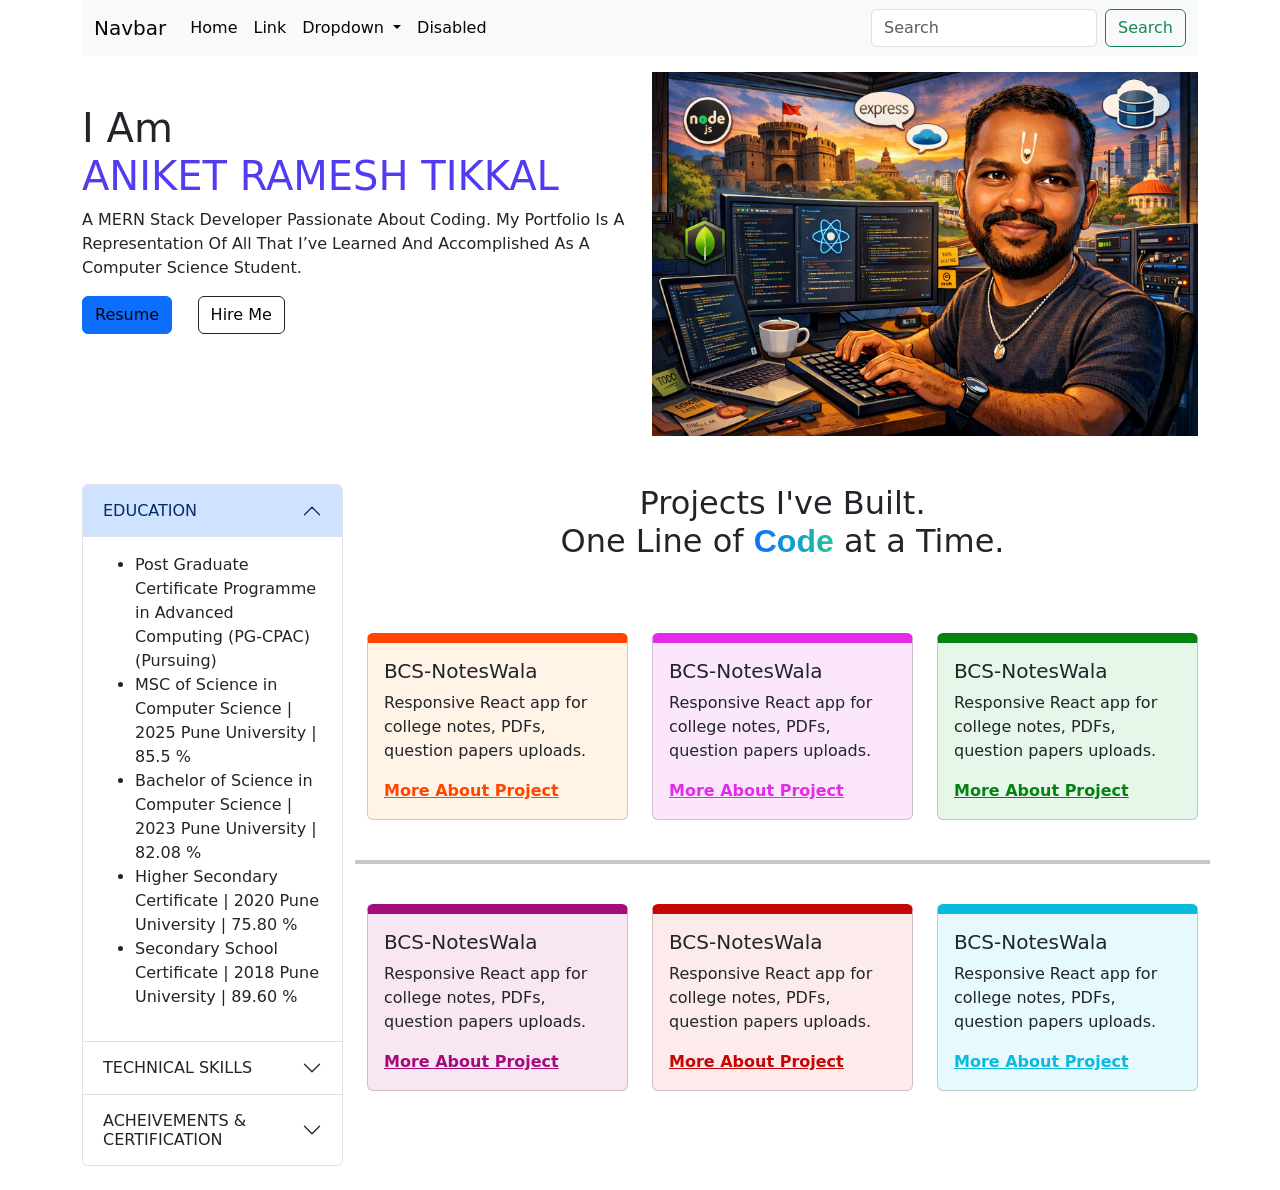
==== index.html @ dd88c88d "portfolio" ====
<!doctype html>
<html lang="en">

<head>
  <meta charset="utf-8">
  <meta name="viewport" content="width=device-width, initial-scale=1">
  <title>Aniket Portfolio</title>
  <link href="https://cdn.jsdelivr.net/npm/bootstrap@5.3.8/dist/css/bootstrap.min.css" rel="stylesheet"
    integrity="sha384-sRIl4kxILFvY47J16cr9ZwB07vP4J8+LH7qKQnuqkuIAvNWLzeN8tE5YBujZqJLB" crossorigin="anonymous">
  <link rel="stylesheet" href="./style.css">
</head>

<body>
  <!-- header starts -->

  <!-- header ends -->

  <!-- Navbar starts -->
  <div>
    <div class="container">
      <nav class="navbar navbar-expand-lg bg-body-tertiary">
        <div class="container-fluid">
          <a class="navbar-brand" href="#">Navbar</a>
          <button class="navbar-toggler" type="button" data-bs-toggle="collapse"
            data-bs-target="#navbarSupportedContent" aria-controls="navbarSupportedContent" aria-expanded="false"
            aria-label="Toggle navigation">
            <span class="navbar-toggler-icon"></span>
          </button>
          <div class="collapse navbar-collapse" id="navbarSupportedContent">
            <ul class="navbar-nav me-auto mb-2 mb-lg-0">
              <li class="nav-item">
                <a class="nav-link active" aria-current="page" href="#">Home</a>
              </li>
              <li class="nav-item">
                <a class="nav-link" href="#">Link</a>
              </li>
              <li class="nav-item dropdown">
                <a class="nav-link dropdown-toggle" href="#" role="button" data-bs-toggle="dropdown"
                  aria-expanded="false">
                  Dropdown
                </a>
                <ul class="dropdown-menu">
                  <li><a class="dropdown-item" href="#">Action</a></li>
                  <li><a class="dropdown-item" href="#">Another action</a></li>
                  <li>
                    <hr class="dropdown-divider">
                  </li>
                  <li><a class="dropdown-item" href="#">Something else here</a></li>
                </ul>
              </li>
              <li class="nav-item">
                <a class="nav-link disabled" aria-disabled="true">Disabled</a>
              </li>
            </ul>
            <form class="d-flex" role="search">
              <input class="form-control me-2" type="search" placeholder="Search" aria-label="Search" />
              <button class="btn btn-outline-success" type="submit">Search</button>
            </form>
          </div>
        </div>
      </nav>
    </div>
  </div>
  <!-- Navbar Ends -->

  <!-- landing Page Starts -->
  <div class="container">
    <div class="row justify-content-evenly">
      <div class="col-md-6 mt-5 mb-4">
        <h1>I Am <br> <span class="HeadName1">ANIKET RAMESH TIKKAL</span></h1>
        <p>A MERN Stack Developer Passionate About Coding.
          My Portfolio Is A Representation Of All That I’ve Learned And Accomplished As A Computer Science Student.</p>
        <div class="mt-3">
          <a href="#" class="btn btn-primary">Resume</a> &nbsp; &nbsp;
          <a href="#" class="btn btn-outline-dark">Hire Me</a>
        </div>
      </div>
      <div class="col-md-6 text-center mt-3">
        <img src="./Images/ChatGPT Image Feb 11, 2026, 02_31_32 PM.png" class="img-fluid" alt="">
      </div>
    </div>
  </div>
  <!-- landing Page End -->

  <!-- Content Start -->
  <div class="container ">
    <div class="row mt-5 mb-4">
      <aside class="col-md-3">
        <section>
          <!-- accordian starts -->
          <div class="accordion" id="accordionExample">
            <div class="accordion-item">
              <h2 class="accordion-header">
                <button class="accordion-button" type="button" data-bs-toggle="collapse" data-bs-target="#collapseOne"
                  aria-expanded="true" aria-controls="collapseOne">
                  EDUCATION
                </button>
              </h2>
              <div id="collapseOne" class="accordion-collapse collapse show" data-bs-parent="#accordionExample">
                <div class="accordion-body">
                  <ul>
                    <li>Post Graduate Certificate Programme in Advanced Computing (PG-CPAC) (Pursuing)</li>
                    <li>MSC of Science in Computer Science | 2025
                      Pune University | 85.5 %</li>
                    <li>Bachelor of Science in Computer Science | 2023
                      Pune University | 82.08 %</li>
                    <li>Higher Secondary Certificate | 2020 Pune University | 75.80 %</li>
                    <li>Secondary School Certificate | 2018 Pune University | 89.60 %</li>
                  </ul>
                </div>
              </div>
            </div>
            <div class="accordion-item">
              <h2 class="accordion-header">
                <button class="accordion-button collapsed" type="button" data-bs-toggle="collapse"
                  data-bs-target="#collapseTwo" aria-expanded="false" aria-controls="collapseTwo">
                  TECHNICAL SKILLS
                </button>
              </h2>
              <div id="collapseTwo" class="accordion-collapse collapse" data-bs-parent="#accordionExample">
                <div class="accordion-body">
                  <ul>
                    <li>Frontend Technologies: React.js, JavaScript (ES6+), HTML5, CSS3, Bootstrap, Tailwind CSS,
                      Responsive Design</li>
                    <li>Backend Technologies: Node.js, Express.js, RESTful APIs, Server-Side Rendering</li>
                    <li>Databases: MongoDB, MySQL</li>
                    <li>Programming Languages: C++ , Core JAVA , JavaScript</li>
                    <li>Developer Tools: Git, GitHub, VSCode, Postman</li>
                    <li>Core Competencies: Full-Stack Development, Problem Solving, Code Review, Performance
                      Optimization</li>
                  </ul>
                </div>
              </div>
            </div>
            <div class="accordion-item">
              <h2 class="accordion-header">
                <button class="accordion-button collapsed" type="button" data-bs-toggle="collapse"
                  data-bs-target="#collapseThree" aria-expanded="false" aria-controls="collapseThree">
                  ACHEIVEMENTS & CERTIFICATION
                </button>
              </h2>
              <div id="collapseThree" class="accordion-collapse collapse" data-bs-parent="#accordionExample">
                <ol>
                  <li>Recognized as Module Topper in PG-CPAC course for Data Structures & Algorithms (DSA) , Core Java
                    modules and Database Technology.</li>
                  <li>Earned certification in C++ and Data Structures using Java from Career Credentials.</li>
                </ol>
              </div>
            </div>
          </div>


        </section>

      </aside>

      <div class="col-md-9">
        <div class="row g-4">
          <h2 class="text-center mb-5">
            Projects I've Built.<br>
            <span>One Line of <span class="HeadName">Code</span> at a Time.</span>
          </h2>
          <figure class="col-md-4">
            <div class="card card1">
              <div class="card-body">
                <h5 class="card-title">BCS-NotesWala</h5>
                <p class="card-text">Responsive React app for college notes, PDFs, question papers uploads.</p>
                <a href="#" class="card-link">More About Project </a>
              </div>
            </div>
          </figure>

          <figure class="col-md-4">
            <div class="card card2" >
              <div class="card-body">
                <h5 class="card-title">BCS-NotesWala</h5>
                <p class="card-text">Responsive React app for college notes, PDFs, question papers uploads.</p>
                <a href="#" class="card-link2">More About Project </a>
              </div>
            </div>
          </figure>

          <figure class="col-md-4">
            <div class="card card3" >
              <div class="card-body">
                <h5 class="card-title">BCS-NotesWala</h5>
                <p class="card-text">Responsive React app for college notes, PDFs, question papers uploads.</p>
                <a href="#" class="card-link3">More About Project </a>
              </div>
            </div>
          </figure>

          <hr class="border border-2 border-dark">

          <figure class="col-md-4">
            <div class="card card4" >
              <div class="card-body">
                <h5 class="card-title">BCS-NotesWala</h5>
                <p class="card-text">Responsive React app for college notes, PDFs, question papers uploads.</p>
                <a href="#" class="card-link4">More About Project </a>
              </div>
            </div>
          </figure>

          <figure class="col-md-4">
            <div class="card card5" >
              <div class="card-body">
                <h5 class="card-title">BCS-NotesWala</h5>
                <p class="card-text">Responsive React app for college notes, PDFs, question papers uploads.</p>
                <a href="#" class="card-link5">More About Project </a>
              </div>
            </div>
          </figure>

          <figure class="col-md-4">
            <div class="card card6" >
              <div class="card-body">
                <h5 class="card-title">BCS-NotesWala</h5>
                <p class="card-text">Responsive React app for college notes, PDFs, question papers uploads.</p>
                <a href="#" class="card-link6">More About Project </a>
              </div>
            </div>
          </figure>
        </div>
      </div>
    </div>
  </div>
  <!-- Content End -->

  <script src="https://cdn.jsdelivr.net/npm/bootstrap@5.3.8/dist/js/bootstrap.bundle.min.js"
    integrity="sha384-FKyoEForCGlyvwx9Hj09JcYn3nv7wiPVlz7YYwJrWVcXK/BmnVDxM+D2scQbITxI"
    crossorigin="anonymous"></script>
</body>

</html>
---- style.css ----
a {
    color: #060606 !important;
    /* Override Bootstrap's default link color */
}

header a:hover {
    color: #c32805 !important;
    /* Change to your desired hover color */
}

.copyright {
    background-color: #f8d7da;
    text-align: center;
    color: #6b1e3b;
}

@media only screen and (max-width: 600px) {
    .logo {
        text-align: center;
    }

    .justify-content-end {
        justify-content: center !important;
    }

    .slider-content {
        display: none;
    }
}

.navbarBack {
    background-color: #fdecef !important;
    /* Light background color */
}

.slider-content {
    padding-left: 110px;
    padding-top: 56px;
}

figures {
    box-shadow: 0 4px 12px rgba(176, 48, 96, 0.15);
}

footer {
    background-color: #f8d7da;
    color: #6b1e3b;
}

/* for name in landing page */
.HeadName1 {
    color: rgb(81, 60, 240);
}

.HeadName {
    font-family: 'Poppins', sans-serif;
    font-weight: 700;
    background: linear-gradient(90deg, #0d6efd, #20c997);
    -webkit-background-clip: text;
    -webkit-text-fill-color: transparent;
}

/* card design */
.card1 {
    border-top: 10px solid orangered;
    background-color: #fff4e6;
}

.card2 {
    border-top: 10px solid rgb(226, 44, 232);
    background-color: #fbe6fc;
}

.card3 {
    border-top: 10px solid rgb(4, 130, 18);
    background-color: #e6f6e9;
}

.card4 {
    border-top: 10px solid rgb(164, 12, 123);
    background-color: #f8e6f2;
}

.card5 {
    border-top: 10px solid rgb(197, 6, 6);
    background-color: #fdeaea;
}

.card6 {
    border-top: 10px solid rgb(9, 186, 222);
    background-color: #e6f9fc;
}

.card-link {
    color: orangered !important;
    font-weight: 700;
}
.card-link2 {
    color: rgb(226, 44, 232) !important;
    font-weight: 700;
}
.card-link3 {
    color: rgb(4, 130, 18) !important;
    font-weight: 700;
}
.card-link4 {
    color: rgb(164, 12, 123) !important;
    font-weight: 700;
}
.card-link5 {
    color: rgb(197, 6, 6) !important;
    font-weight: 700;
}
.card-link6 {
    color: rgb(9, 186, 222) !important;
    font-weight: 700;
}
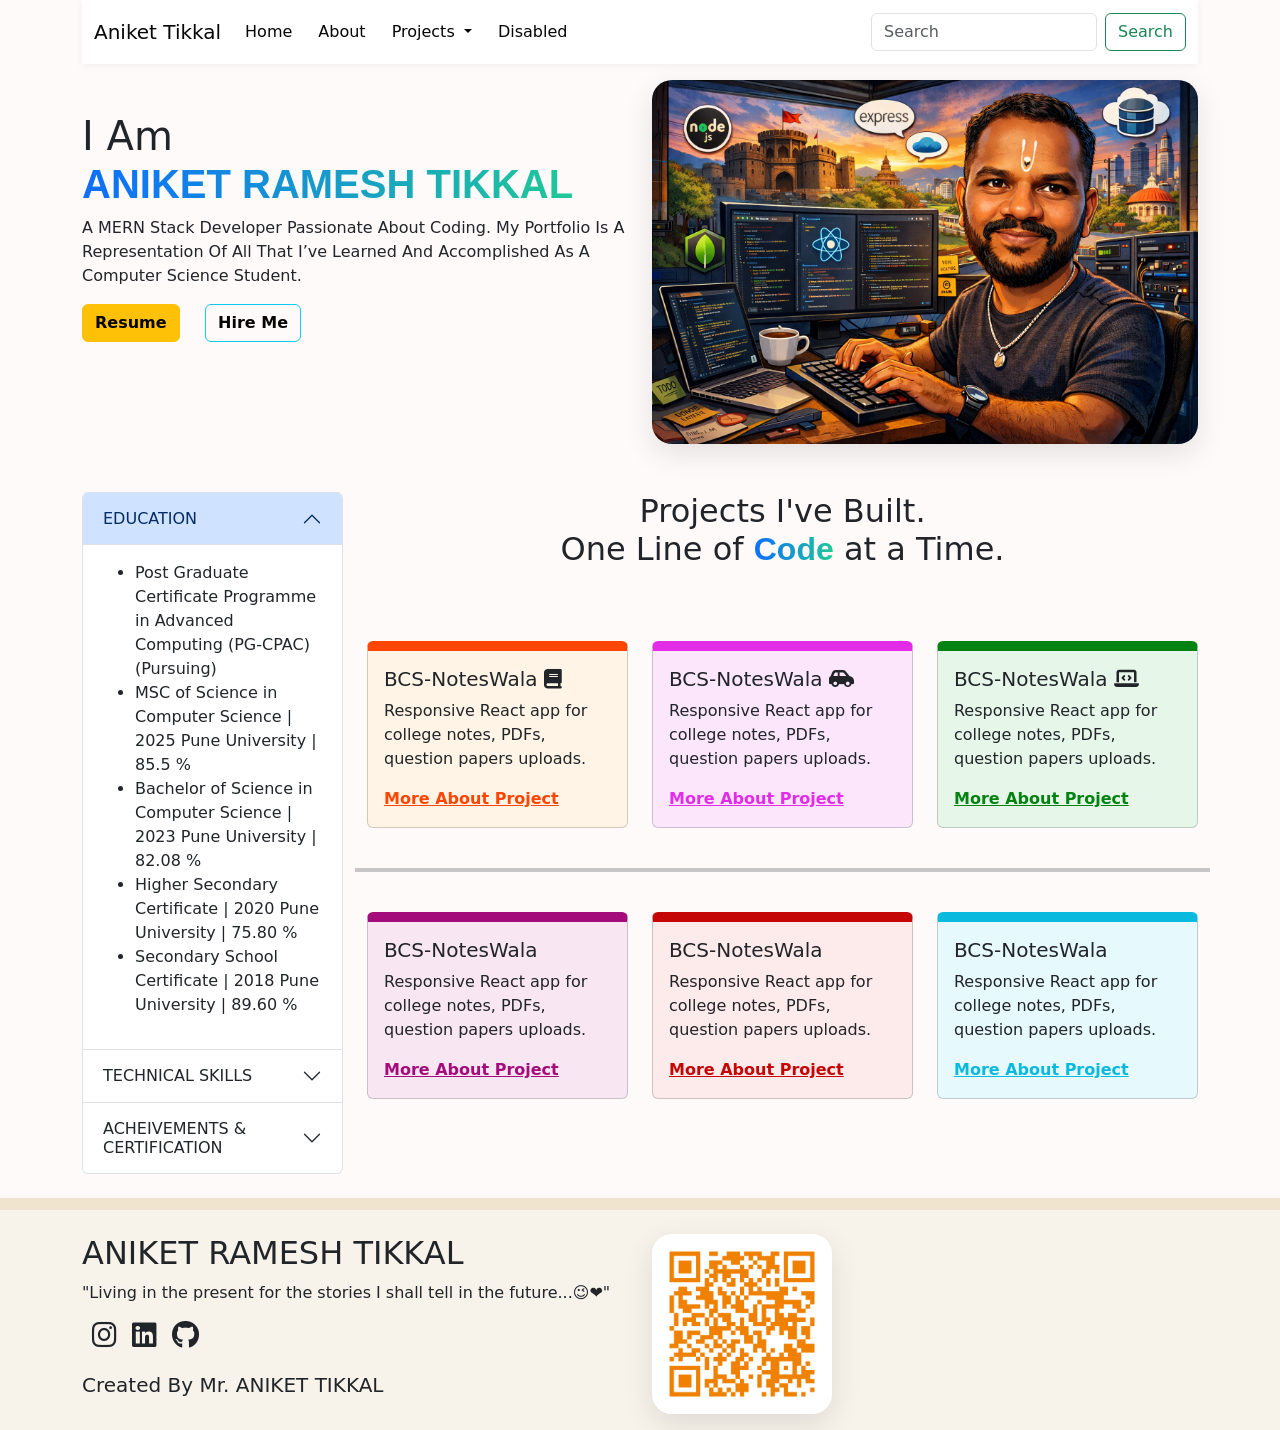
==== commit c6eb3156: "half project completed" ====
--- a/index.html
+++ b/index.html
@@ -8,6 +8,7 @@
   <link href="https://cdn.jsdelivr.net/npm/bootstrap@5.3.8/dist/css/bootstrap.min.css" rel="stylesheet"
     integrity="sha384-sRIl4kxILFvY47J16cr9ZwB07vP4J8+LH7qKQnuqkuIAvNWLzeN8tE5YBujZqJLB" crossorigin="anonymous">
   <link rel="stylesheet" href="./style.css">
+  <link rel="stylesheet" href="https://cdnjs.cloudflare.com/ajax/libs/font-awesome/6.5.0/css/all.min.css">
 </head>
 
 <body>
@@ -20,7 +21,7 @@
     <div class="container">
       <nav class="navbar navbar-expand-lg bg-body-tertiary">
         <div class="container-fluid">
-          <a class="navbar-brand" href="#">Navbar</a>
+          <a class="navbar-brand" href="#">Aniket Tikkal</a>
           <button class="navbar-toggler" type="button" data-bs-toggle="collapse"
             data-bs-target="#navbarSupportedContent" aria-controls="navbarSupportedContent" aria-expanded="false"
             aria-label="Toggle navigation">
@@ -32,20 +33,20 @@
                 <a class="nav-link active" aria-current="page" href="#">Home</a>
               </li>
               <li class="nav-item">
-                <a class="nav-link" href="#">Link</a>
+                <a class="nav-link" href="#">About</a>
               </li>
               <li class="nav-item dropdown">
                 <a class="nav-link dropdown-toggle" href="#" role="button" data-bs-toggle="dropdown"
                   aria-expanded="false">
-                  Dropdown
+                  Projects
                 </a>
                 <ul class="dropdown-menu">
-                  <li><a class="dropdown-item" href="#">Action</a></li>
-                  <li><a class="dropdown-item" href="#">Another action</a></li>
+                  <li><a class="dropdown-item" href="#">BCS NotesWala</a></li>
+                  <li><a class="dropdown-item" href="#">DriveFinder</a></li>
                   <li>
                     <hr class="dropdown-divider">
                   </li>
-                  <li><a class="dropdown-item" href="#">Something else here</a></li>
+                  <li><a class="dropdown-item" href="#">My Portfolio</a></li>
                 </ul>
               </li>
               <li class="nav-item">
@@ -67,12 +68,13 @@
   <div class="container">
     <div class="row justify-content-evenly">
       <div class="col-md-6 mt-5 mb-4">
-        <h1>I Am <br> <span class="HeadName1">ANIKET RAMESH TIKKAL</span></h1>
+        <h1>I Am <br> <span class="HeadName">ANIKET RAMESH TIKKAL</span></h1>
         <p>A MERN Stack Developer Passionate About Coding.
           My Portfolio Is A Representation Of All That I’ve Learned And Accomplished As A Computer Science Student.</p>
         <div class="mt-3">
-          <a href="#" class="btn btn-primary">Resume</a> &nbsp; &nbsp;
-          <a href="#" class="btn btn-outline-dark">Hire Me</a>
+          <a href="./Images/ANIKET-UPDATED.pdf" style="font-weight: 600;" download class="btn btn-warning">Resume</a>
+          &nbsp; &nbsp;
+          <a href="#scanner" style="font-weight: 600;" class="btn btn-outline-info">Hire Me</a>
         </div>
       </div>
       <div class="col-md-6 text-center mt-3">
@@ -83,7 +85,7 @@
   <!-- landing Page End -->
 
   <!-- Content Start -->
-  <div class="container ">
+  <div id="content" class="container ">
     <div class="row mt-5 mb-4">
       <aside class="col-md-3">
         <section>
@@ -163,57 +165,66 @@
           <figure class="col-md-4">
             <div class="card card1">
               <div class="card-body">
+                <h5 class="card-title">
+                  BCS-NotesWala
+                  <i class="fa-solid fa-book"></i>
+                </h5>
+                <p class="card-text">Responsive React app for college notes, PDFs, question papers uploads.</p>
+                <a href="#" class="card-link">More About Project </a>
+              </div>
+            </div>
+          </figure>
+
+          <figure class="col-md-4">
+            <div class="card card2">
+              <div class="card-body">
+                <h5 class="card-title">
+                  BCS-NotesWala
+                  <i class="fa-solid fa-car-side"></i>
+                </h5>
+                <p class="card-text">Responsive React app for college notes, PDFs, question papers uploads.</p>
+                <a href="#" class="card-link2">More About Project </a>
+              </div>
+            </div>
+          </figure>
+
+          <figure class="col-md-4">
+            <div class="card card3">
+              <div class="card-body">
+                <h5 class="card-title">
+                  BCS-NotesWala
+                  <i class="fa-solid fa-laptop-code"></i>
+                </h5>
+                <p class="card-text">Responsive React app for college notes, PDFs, question papers uploads.</p>
+                <a href="#" class="card-link3">More About Project </a>
+              </div>
+            </div>
+          </figure>
+
+          <hr class="border border-2 border-dark">
+
+          <figure class="col-md-4">
+            <div class="card card4">
+              <div class="card-body">
                 <h5 class="card-title">BCS-NotesWala</h5>
                 <p class="card-text">Responsive React app for college notes, PDFs, question papers uploads.</p>
-                <a href="#" class="card-link">More About Project </a>
-              </div>
-            </div>
-          </figure>
-
-          <figure class="col-md-4">
-            <div class="card card2" >
+                <a href="#" class="card-link4">More About Project </a>
+              </div>
+            </div>
+          </figure>
+
+          <figure class="col-md-4">
+            <div class="card card5">
               <div class="card-body">
                 <h5 class="card-title">BCS-NotesWala</h5>
                 <p class="card-text">Responsive React app for college notes, PDFs, question papers uploads.</p>
-                <a href="#" class="card-link2">More About Project </a>
-              </div>
-            </div>
-          </figure>
-
-          <figure class="col-md-4">
-            <div class="card card3" >
-              <div class="card-body">
-                <h5 class="card-title">BCS-NotesWala</h5>
-                <p class="card-text">Responsive React app for college notes, PDFs, question papers uploads.</p>
-                <a href="#" class="card-link3">More About Project </a>
-              </div>
-            </div>
-          </figure>
-
-          <hr class="border border-2 border-dark">
-
-          <figure class="col-md-4">
-            <div class="card card4" >
-              <div class="card-body">
-                <h5 class="card-title">BCS-NotesWala</h5>
-                <p class="card-text">Responsive React app for college notes, PDFs, question papers uploads.</p>
-                <a href="#" class="card-link4">More About Project </a>
-              </div>
-            </div>
-          </figure>
-
-          <figure class="col-md-4">
-            <div class="card card5" >
-              <div class="card-body">
-                <h5 class="card-title">BCS-NotesWala</h5>
-                <p class="card-text">Responsive React app for college notes, PDFs, question papers uploads.</p>
                 <a href="#" class="card-link5">More About Project </a>
               </div>
             </div>
           </figure>
 
           <figure class="col-md-4">
-            <div class="card card6" >
+            <div class="card card6">
               <div class="card-body">
                 <h5 class="card-title">BCS-NotesWala</h5>
                 <p class="card-text">Responsive React app for college notes, PDFs, question papers uploads.</p>
@@ -226,6 +237,29 @@
     </div>
   </div>
   <!-- Content End -->
+
+  <!-- footer start -->
+  <footer>
+    <div class="container pt-4 pb-3">
+      <div class="row justify-content-center">
+        <div class="col-md-6">
+          <h2>ANIKET RAMESH TIKKAL</h2>
+          <p>"Living in the present for the stories I shall tell in the future...😉❤"</p>
+          <div class="icons">
+            <i class="fa-brands fa-instagram"></i>
+            <i class="fa-brands fa-linkedin"></i>
+            <i class="fa-brands fa-github"></i>
+          </div> <br>
+          <h5>Created By Mr. ANIKET TIKKAL</h5>
+        </div>
+
+        <div class="col-md-6">
+          <img src="./Images/Untitled QR code.png"  height="180px" alt="">
+        </div>
+      </div>
+    </div>
+  </footer>
+  <!-- footer end -->
 
   <script src="https://cdn.jsdelivr.net/npm/bootstrap@5.3.8/dist/js/bootstrap.bundle.min.js"
     integrity="sha384-FKyoEForCGlyvwx9Hj09JcYn3nv7wiPVlz7YYwJrWVcXK/BmnVDxM+D2scQbITxI"
--- a/style.css
+++ b/style.css
@@ -1,3 +1,7 @@
+body {
+    background-color: snow;
+}
+
 a {
     color: #060606 !important;
     /* Override Bootstrap's default link color */
@@ -6,6 +10,12 @@
 header a:hover {
     color: #c32805 !important;
     /* Change to your desired hover color */
+}
+
+footer {
+    background-color: rgb(247, 243, 235);
+    box-shadow: 0 2px 8px rgba(0, 0, 0, 0.05);
+    border-top: 12px rgb(240, 228, 206) solid;
 }
 
 .copyright {
@@ -38,19 +48,29 @@
     padding-top: 56px;
 }
 
-figures {
-    box-shadow: 0 4px 12px rgba(176, 48, 96, 0.15);
+
+.navbar {
+    padding: 12px 0;
+    background-color: #ffffff !important;
+    box-shadow: 0 2px 8px rgba(0, 0, 0, 0.05);
 }
 
-footer {
-    background-color: #f8d7da;
-    color: #6b1e3b;
+.nav-link {
+    font-weight: 500;
+    margin-right: 10px;
+}
+
+.nav-link:hover {
+    color: #fd7e14 !important;
+}
+
+img {
+    border-radius: 20px;
+    box-shadow: 0 10px 30px rgba(0, 0, 0, 0.1);
 }
 
 /* for name in landing page */
-.HeadName1 {
-    color: rgb(81, 60, 240);
-}
+
 
 .HeadName {
     font-family: 'Poppins', sans-serif;
@@ -95,23 +115,37 @@
     color: orangered !important;
     font-weight: 700;
 }
+
 .card-link2 {
     color: rgb(226, 44, 232) !important;
     font-weight: 700;
 }
+
 .card-link3 {
     color: rgb(4, 130, 18) !important;
     font-weight: 700;
 }
+
 .card-link4 {
     color: rgb(164, 12, 123) !important;
     font-weight: 700;
 }
+
 .card-link5 {
     color: rgb(197, 6, 6) !important;
     font-weight: 700;
 }
+
 .card-link6 {
     color: rgb(9, 186, 222) !important;
     font-weight: 700;
 }
+
+.icons {
+    display: flex;
+    justify-content:start;
+    gap: 15px;
+    font-size: 28px;
+    margin: 0 10px;
+    cursor: pointer;
+}
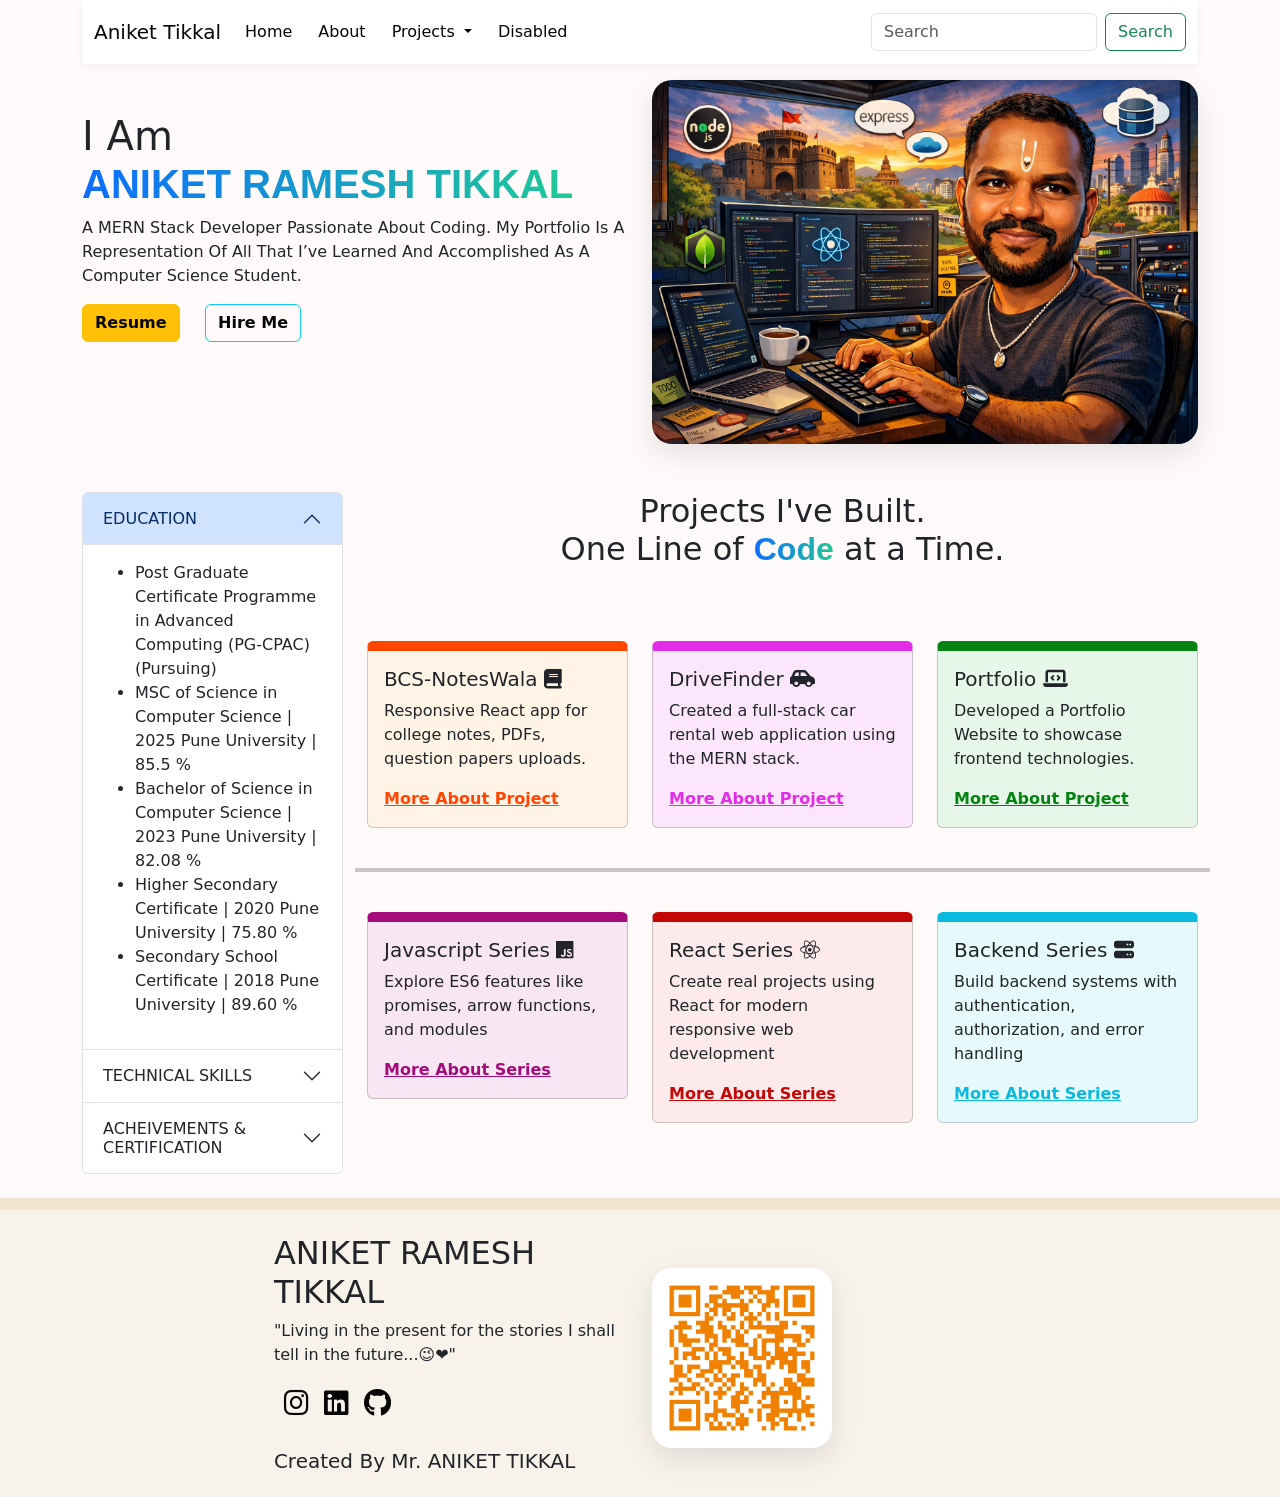
==== commit dbe7449e: "half project sompleted" ====
--- a/index.html
+++ b/index.html
@@ -33,7 +33,7 @@
                 <a class="nav-link active" aria-current="page" href="#">Home</a>
               </li>
               <li class="nav-item">
-                <a class="nav-link" href="#">About</a>
+                <a class="nav-link" href="#footer">About</a>
               </li>
               <li class="nav-item dropdown">
                 <a class="nav-link dropdown-toggle" href="#" role="button" data-bs-toggle="dropdown"
@@ -41,12 +41,12 @@
                   Projects
                 </a>
                 <ul class="dropdown-menu">
-                  <li><a class="dropdown-item" href="#">BCS NotesWala</a></li>
-                  <li><a class="dropdown-item" href="#">DriveFinder</a></li>
+                  <li><a class="dropdown-item" href="#projects">BCS NotesWala</a></li>
+                  <li><a class="dropdown-item" href="#projects">DriveFinder</a></li>
                   <li>
                     <hr class="dropdown-divider">
                   </li>
-                  <li><a class="dropdown-item" href="#">My Portfolio</a></li>
+                  <li><a class="dropdown-item" href="#projects">My Portfolio</a></li>
                 </ul>
               </li>
               <li class="nav-item">
@@ -74,7 +74,7 @@
         <div class="mt-3">
           <a href="./Images/ANIKET-UPDATED.pdf" style="font-weight: 600;" download class="btn btn-warning">Resume</a>
           &nbsp; &nbsp;
-          <a href="#scanner" style="font-weight: 600;" class="btn btn-outline-info">Hire Me</a>
+          <a href="#footer" style="font-weight: 600;" class="btn btn-outline-info">Hire Me</a>
         </div>
       </div>
       <div class="col-md-6 text-center mt-3">
@@ -158,7 +158,7 @@
 
       <div class="col-md-9">
         <div class="row g-4">
-          <h2 class="text-center mb-5">
+          <h2 class="text-center mb-5" id="projects">
             Projects I've Built.<br>
             <span>One Line of <span class="HeadName">Code</span> at a Time.</span>
           </h2>
@@ -179,10 +179,10 @@
             <div class="card card2">
               <div class="card-body">
                 <h5 class="card-title">
-                  BCS-NotesWala
+                  DriveFinder
                   <i class="fa-solid fa-car-side"></i>
                 </h5>
-                <p class="card-text">Responsive React app for college notes, PDFs, question papers uploads.</p>
+                <p class="card-text">Created a full-stack car rental web application using the MERN stack.</p>
                 <a href="#" class="card-link2">More About Project </a>
               </div>
             </div>
@@ -192,10 +192,10 @@
             <div class="card card3">
               <div class="card-body">
                 <h5 class="card-title">
-                  BCS-NotesWala
+                  Portfolio
                   <i class="fa-solid fa-laptop-code"></i>
                 </h5>
-                <p class="card-text">Responsive React app for college notes, PDFs, question papers uploads.</p>
+                <p class="card-text">Developed a Portfolio Website to showcase frontend technologies.</p>
                 <a href="#" class="card-link3">More About Project </a>
               </div>
             </div>
@@ -203,12 +203,14 @@
 
           <hr class="border border-2 border-dark">
 
-          <figure class="col-md-4">
+          <figure class="col-md-4" id="series">
             <div class="card card4">
               <div class="card-body">
-                <h5 class="card-title">BCS-NotesWala</h5>
-                <p class="card-text">Responsive React app for college notes, PDFs, question papers uploads.</p>
-                <a href="#" class="card-link4">More About Project </a>
+                <h5 class="card-title">Javascript Series
+                  <i class="fa-brands fa-js"></i>
+                </h5>
+                <p class="card-text">Explore ES6 features like promises, arrow functions, and modules</p>
+                <a href="https://github.com/anikettikkal/JS_Hindi" class="card-link4">More About Series </a>
               </div>
             </div>
           </figure>
@@ -216,9 +218,11 @@
           <figure class="col-md-4">
             <div class="card card5">
               <div class="card-body">
-                <h5 class="card-title">BCS-NotesWala</h5>
-                <p class="card-text">Responsive React app for college notes, PDFs, question papers uploads.</p>
-                <a href="#" class="card-link5">More About Project </a>
+                <h5 class="card-title">React Series
+                  <i class="fa-brands fa-react"></i>
+                </h5>
+                <p class="card-text">Create real projects using React for modern responsive web development</p>
+                <a href="https://github.com/anikettikkal/React_Hindi" class="card-link5">More About Series </a>
               </div>
             </div>
           </figure>
@@ -226,9 +230,11 @@
           <figure class="col-md-4">
             <div class="card card6">
               <div class="card-body">
-                <h5 class="card-title">BCS-NotesWala</h5>
-                <p class="card-text">Responsive React app for college notes, PDFs, question papers uploads.</p>
-                <a href="#" class="card-link6">More About Project </a>
+                <h5 class="card-title">Backend Series
+                  <i class="fa-solid fa-server"></i>
+                </h5>
+                <p class="card-text">Build backend systems with authentication, authorization, and error handling</p>
+                <a href="https://github.com/anikettikkal/megabackendproject" class="card-link6">More About Series </a>
               </div>
             </div>
           </figure>
@@ -239,21 +245,21 @@
   <!-- Content End -->
 
   <!-- footer start -->
-  <footer>
-    <div class="container pt-4 pb-3">
-      <div class="row justify-content-center">
+  <footer id="footer">
+    <div class="container footRow pt-4 pb-3">
+      <div class="row">
         <div class="col-md-6">
           <h2>ANIKET RAMESH TIKKAL</h2>
           <p>"Living in the present for the stories I shall tell in the future...😉❤"</p>
           <div class="icons">
-            <i class="fa-brands fa-instagram"></i>
-            <i class="fa-brands fa-linkedin"></i>
-            <i class="fa-brands fa-github"></i>
+            <a href="https://www.instagram.com/aniket_tikkal/"><i class="fa-brands fa-instagram"></i></a>
+            <a href="https://www.linkedin.com/in/aniket-tikkal/"><i class="fa-brands fa-linkedin"></i></a>
+            <a href="https://github.com/anikettikkal"><i class="fa-brands fa-github"></i></a>
           </div> <br>
           <h5>Created By Mr. ANIKET TIKKAL</h5>
         </div>
 
-        <div class="col-md-6">
+        <div class="col-md-6 scanner">
           <img src="./Images/Untitled QR code.png"  height="180px" alt="">
         </div>
       </div>
--- a/style.css
+++ b/style.css
@@ -16,6 +16,17 @@
     background-color: rgb(247, 243, 235);
     box-shadow: 0 2px 8px rgba(0, 0, 0, 0.05);
     border-top: 12px rgb(240, 228, 206) solid;
+}
+
+.footRow{
+    display: flex;
+    justify-content:space-around;
+}
+
+.scanner{
+    display: flex;
+    margin: auto;
+    align-items: center;
 }
 
 .copyright {
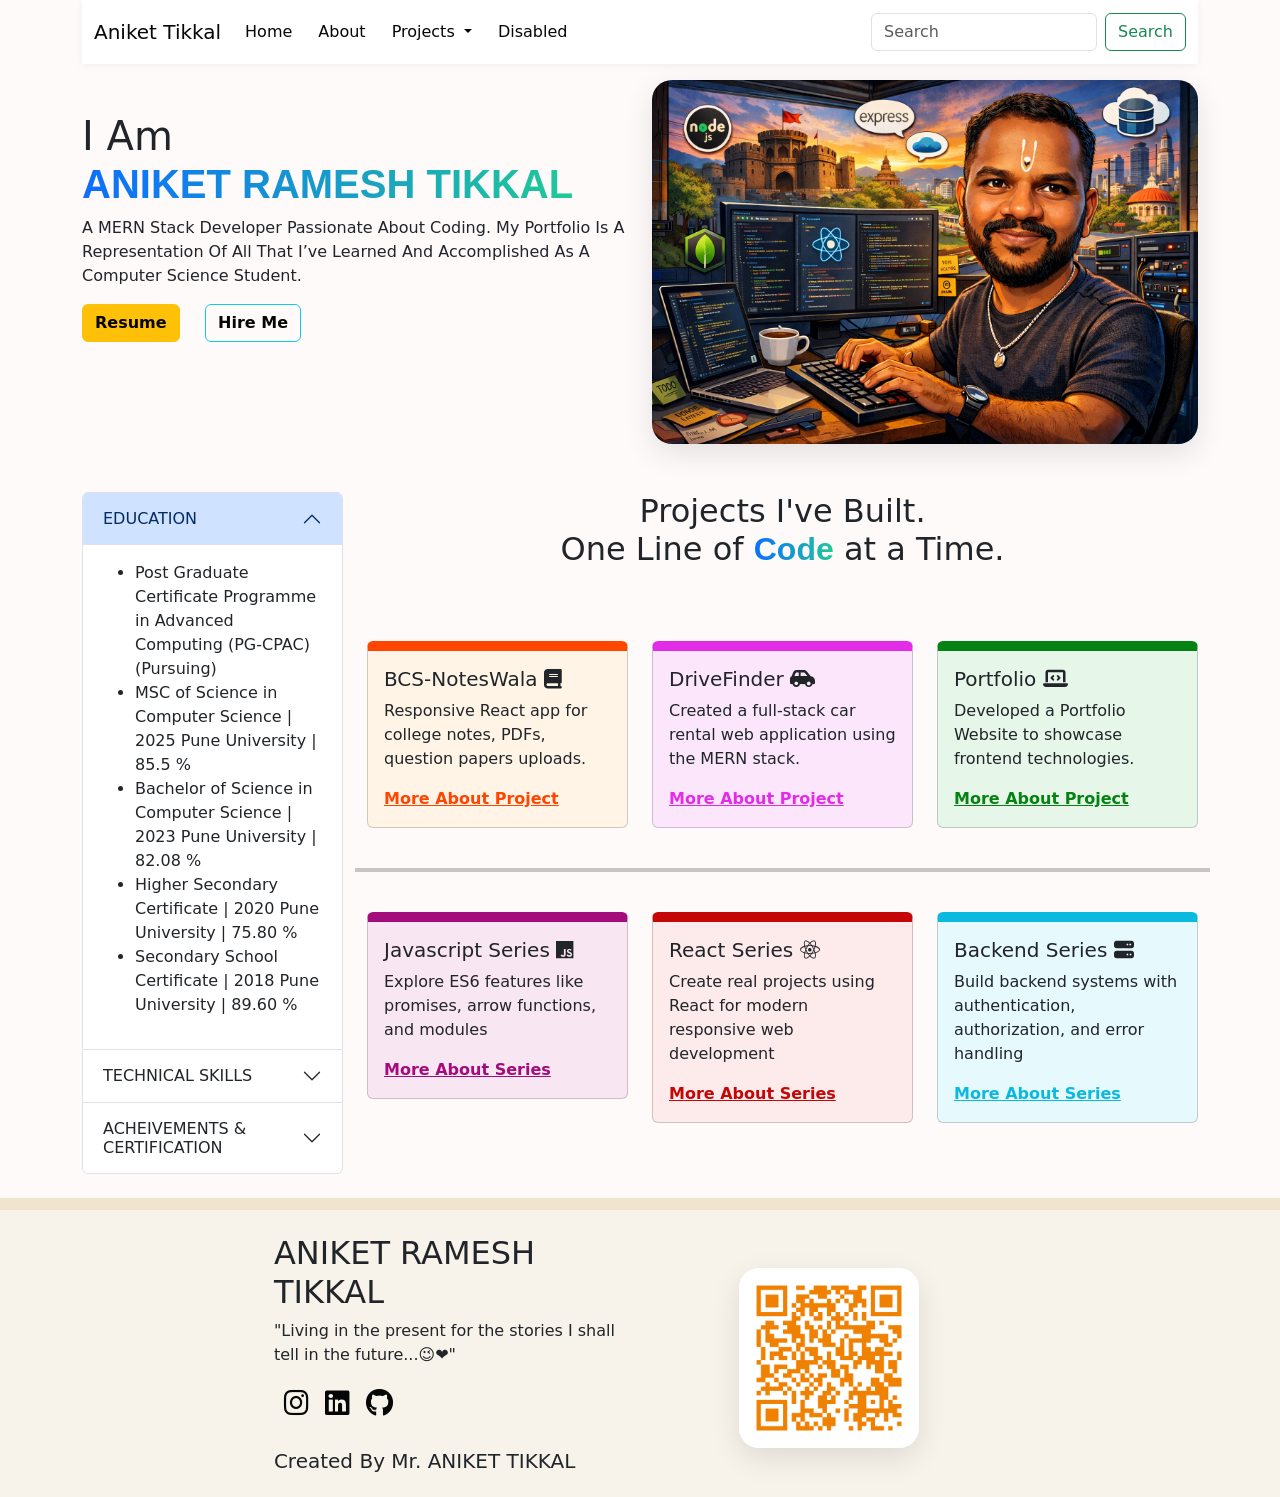
==== commit b0f375bc: "finally Done" ====
--- a/index.html
+++ b/index.html
@@ -41,7 +41,7 @@
                   Projects
                 </a>
                 <ul class="dropdown-menu">
-                  <li><a class="dropdown-item" href="#projects">BCS NotesWala</a></li>
+                  <li><a class="dropdown-item" href="./pages/BCS-Noteswala.html">BCS NotesWala</a></li>
                   <li><a class="dropdown-item" href="#projects">DriveFinder</a></li>
                   <li>
                     <hr class="dropdown-divider">
@@ -170,7 +170,7 @@
                   <i class="fa-solid fa-book"></i>
                 </h5>
                 <p class="card-text">Responsive React app for college notes, PDFs, question papers uploads.</p>
-                <a href="#" class="card-link">More About Project </a>
+                <a href="./pages/BCS-Noteswala.html" class="card-link">More About Project </a>
               </div>
             </div>
           </figure>
@@ -196,7 +196,7 @@
                   <i class="fa-solid fa-laptop-code"></i>
                 </h5>
                 <p class="card-text">Developed a Portfolio Website to showcase frontend technologies.</p>
-                <a href="#" class="card-link3">More About Project </a>
+                <a href="./pages/Portfolio.html" class="card-link3">More About Project </a>
               </div>
             </div>
           </figure>
@@ -246,22 +246,33 @@
 
   <!-- footer start -->
   <footer id="footer">
-    <div class="container footRow pt-4 pb-3">
-      <div class="row">
-        <div class="col-md-6">
+    <div class="container footRow pt-4 pb-3 text-center text-md-start">
+      <div class="row align-items-center">
+
+        <div class="col-md-6 mb-4 mb-md-0 text-center text-md-start">
           <h2>ANIKET RAMESH TIKKAL</h2>
           <p>"Living in the present for the stories I shall tell in the future...😉❤"</p>
-          <div class="icons">
-            <a href="https://www.instagram.com/aniket_tikkal/"><i class="fa-brands fa-instagram"></i></a>
-            <a href="https://www.linkedin.com/in/aniket-tikkal/"><i class="fa-brands fa-linkedin"></i></a>
-            <a href="https://github.com/anikettikkal"><i class="fa-brands fa-github"></i></a>
-          </div> <br>
+
+          <div class="icons d-flex justify-content-center justify-content-md-start gap-3">
+            <a href="https://www.instagram.com/aniket_tikkal/">
+              <i class="fa-brands fa-instagram"></i>
+            </a>
+            <a href="https://www.linkedin.com/in/aniket-tikkal/">
+              <i class="fa-brands fa-linkedin"></i>
+            </a>
+            <a href="https://github.com/anikettikkal">
+              <i class="fa-brands fa-github"></i>
+            </a>
+          </div>
+
+          <br>
           <h5>Created By Mr. ANIKET TIKKAL</h5>
         </div>
 
-        <div class="col-md-6 scanner">
-          <img src="./Images/Untitled QR code.png"  height="180px" alt="">
-        </div>
+        <div class="col-md-6 scanner d-flex justify-content-center align-items-center">
+          <img src="./Images/Untitled QR code.png" class="img-fluid" style="max-width:180px;" alt="">
+        </div>
+
       </div>
     </div>
   </footer>
